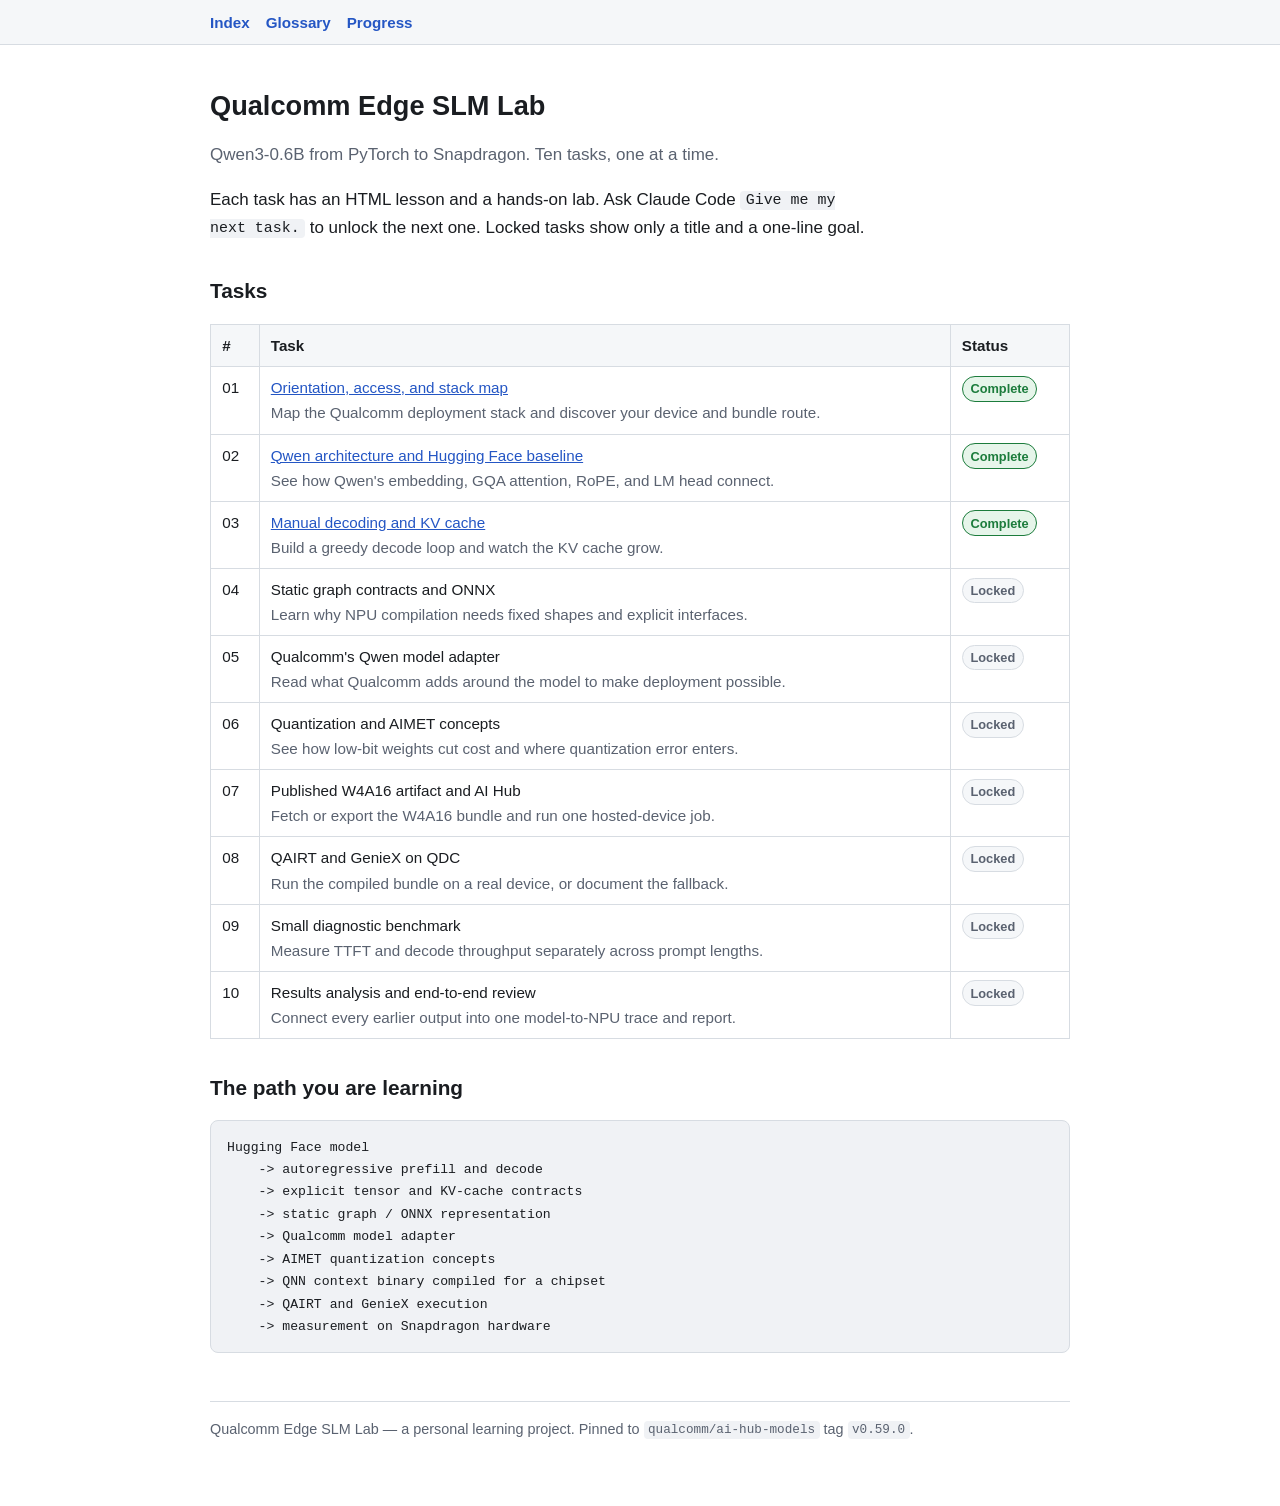
==== docs/index.html @ 43011221 "Complete Task 03: manual decoding and KV cache - Lesson: prefill vs one-token decode, cache growth, " ====
<!DOCTYPE html>
<html lang="en">
<head>
<meta charset="utf-8">
<meta name="viewport" content="width=device-width, initial-scale=1">
<title>Qualcomm Edge SLM Lab</title>
<link rel="stylesheet" href="assets/styles.css">
</head>
<body>
<nav class="topnav"><div class="inner">
  <a href="index.html" aria-current="page">Index</a>
  <a href="glossary.html">Glossary</a>
  <a href="progress.html">Progress</a>
</div></nav>
<main>
<h1>Qualcomm Edge SLM Lab</h1>
<p class="muted">Qwen3-0.6B from PyTorch to Snapdragon. Ten tasks, one at a time.</p>

<p>Each task has an HTML lesson and a hands-on lab. Ask Claude Code
<code>Give me my next task.</code> to unlock the next one. Locked tasks
show only a title and a one-line goal.</p>

<h2>Tasks</h2>
<table>
<thead><tr><th>#</th><th>Task</th><th>Status</th></tr></thead>
<tbody>
<tr>
  <td>01</td>
  <td><a href="tasks/01-orientation-and-stack.html">Orientation, access, and stack map</a><br>
  <span class="muted">Map the Qualcomm deployment stack and discover your device and bundle route.</span></td>
  <td><span class="status complete">Complete</span></td>
</tr>
<tr>
  <td>02</td>
  <td><a href="tasks/02-qwen-architecture-and-baseline.html">Qwen architecture and Hugging Face baseline</a><br>
  <span class="muted">See how Qwen's embedding, GQA attention, RoPE, and LM head connect.</span></td>
  <td><span class="status complete">Complete</span></td>
</tr>
<tr>
  <td>03</td>
  <td><a href="tasks/03-manual-decoding-and-kv-cache.html">Manual decoding and KV cache</a><br>
  <span class="muted">Build a greedy decode loop and watch the KV cache grow.</span></td>
  <td><span class="status complete">Complete</span></td>
</tr>
<tr>
  <td>04</td>
  <td>Static graph contracts and ONNX<br>
  <span class="muted">Learn why NPU compilation needs fixed shapes and explicit interfaces.</span></td>
  <td><span class="status locked">Locked</span></td>
</tr>
<tr>
  <td>05</td>
  <td>Qualcomm's Qwen model adapter<br>
  <span class="muted">Read what Qualcomm adds around the model to make deployment possible.</span></td>
  <td><span class="status locked">Locked</span></td>
</tr>
<tr>
  <td>06</td>
  <td>Quantization and AIMET concepts<br>
  <span class="muted">See how low-bit weights cut cost and where quantization error enters.</span></td>
  <td><span class="status locked">Locked</span></td>
</tr>
<tr>
  <td>07</td>
  <td>Published W4A16 artifact and AI Hub<br>
  <span class="muted">Fetch or export the W4A16 bundle and run one hosted-device job.</span></td>
  <td><span class="status locked">Locked</span></td>
</tr>
<tr>
  <td>08</td>
  <td>QAIRT and GenieX on QDC<br>
  <span class="muted">Run the compiled bundle on a real device, or document the fallback.</span></td>
  <td><span class="status locked">Locked</span></td>
</tr>
<tr>
  <td>09</td>
  <td>Small diagnostic benchmark<br>
  <span class="muted">Measure TTFT and decode throughput separately across prompt lengths.</span></td>
  <td><span class="status locked">Locked</span></td>
</tr>
<tr>
  <td>10</td>
  <td>Results analysis and end-to-end review<br>
  <span class="muted">Connect every earlier output into one model-to-NPU trace and report.</span></td>
  <td><span class="status locked">Locked</span></td>
</tr>
</tbody>
</table>

<h2>The path you are learning</h2>
<pre><code>Hugging Face model
    -&gt; autoregressive prefill and decode
    -&gt; explicit tensor and KV-cache contracts
    -&gt; static graph / ONNX representation
    -&gt; Qualcomm model adapter
    -&gt; AIMET quantization concepts
    -&gt; QNN context binary compiled for a chipset
    -&gt; QAIRT and GenieX execution
    -&gt; measurement on Snapdragon hardware</code></pre>

<footer>Qualcomm Edge SLM Lab — a personal learning project. Pinned to
<code>qualcomm/ai-hub-models</code> tag <code>v0.59.0</code>.</footer>
</main>
</body>
</html>
---- docs/assets/styles.css ----
/* Qualcomm Edge SLM Lab — shared stylesheet. Plain static HTML, no build step. */

:root {
  --bg: #ffffff;
  --fg: #1a1d21;
  --muted: #5a6270;
  --border: #d7dce2;
  --surface: #f5f7f9;
  --accent: #2456c4;
  --code-bg: #f0f2f5;
  --key-bg: #e8f0fe;   --key-border: #2456c4;
  --watch-bg: #fdf3e0; --watch-border: #b26b00;
  --try-bg: #e6f5ea;   --try-border: #1c7c3c;
  --warn-bg: #fdeaea;  --warn-border: #b02a2a;
  --gate-bg: #f0e8fb;  --gate-border: #6b3fb2;
}

@media (prefers-color-scheme: dark) {
  :root {
    --bg: #14171b;
    --fg: #e5e8ec;
    --muted: #9aa3af;
    --border: #333a43;
    --surface: #1c2026;
    --accent: #7aa2f0;
    --code-bg: #21262d;
    --key-bg: #1a2740;  --key-border: #7aa2f0;
    --watch-bg: #33270f; --watch-border: #d69a3a;
    --try-bg: #142e1c;  --try-border: #4fbf74;
    --warn-bg: #391b1b; --warn-border: #e06c6c;
    --gate-bg: #271a3a; --gate-border: #a97fe0;
  }
}

* { box-sizing: border-box; }

body {
  margin: 0;
  background: var(--bg);
  color: var(--fg);
  font-family: -apple-system, BlinkMacSystemFont, "Segoe UI", Roboto,
    Helvetica, Arial, sans-serif;
  font-size: 17px;
  line-height: 1.65;
}

main {
  max-width: 900px;
  margin: 0 auto;
  padding: 1.5rem 1.25rem 4rem;
}

nav.topnav {
  border-bottom: 1px solid var(--border);
  background: var(--surface);
}
nav.topnav .inner {
  max-width: 900px;
  margin: 0 auto;
  padding: 0.6rem 1.25rem;
  display: flex;
  flex-wrap: wrap;
  gap: 1rem;
}
nav.topnav a {
  color: var(--accent);
  text-decoration: none;
  font-weight: 600;
  font-size: 0.95rem;
}
nav.topnav a:hover { text-decoration: underline; }

h1 { font-size: 1.7rem; line-height: 1.3; margin: 1.2rem 0 0.6rem; }
h2 { font-size: 1.3rem; margin: 2rem 0 0.5rem; }
h3 { font-size: 1.1rem; margin: 1.4rem 0 0.4rem; }

p, li { max-width: 70ch; }

a { color: var(--accent); }
a:focus-visible, button:focus-visible, summary:focus-visible {
  outline: 3px solid var(--accent);
  outline-offset: 2px;
}

code, pre {
  font-family: ui-monospace, "SF Mono", SFMono-Regular, Menlo, Consolas,
    monospace;
  font-size: 0.88em;
}
code { background: var(--code-bg); padding: 0.1em 0.35em; border-radius: 4px; }
pre {
  background: var(--code-bg);
  border: 1px solid var(--border);
  border-radius: 8px;
  padding: 0.9rem 1rem;
  overflow-x: auto;
  line-height: 1.5;
}
pre code { background: none; padding: 0; }

table {
  border-collapse: collapse;
  width: 100%;
  margin: 1rem 0;
  font-size: 0.95rem;
}
th, td {
  border: 1px solid var(--border);
  padding: 0.5rem 0.7rem;
  text-align: left;
  vertical-align: top;
}
th { background: var(--surface); }

.callout {
  border-left: 5px solid;
  border-radius: 6px;
  padding: 0.8rem 1rem;
  margin: 1.2rem 0;
}
.callout .label {
  display: block;
  font-weight: 700;
  font-size: 0.85rem;
  text-transform: uppercase;
  letter-spacing: 0.04em;
  margin-bottom: 0.25rem;
}
.callout.key   { background: var(--key-bg);   border-color: var(--key-border); }
.callout.watch { background: var(--watch-bg); border-color: var(--watch-border); }
.callout.try   { background: var(--try-bg);   border-color: var(--try-border); }
.callout.warn  { background: var(--warn-bg);  border-color: var(--warn-border); }
.callout.gate  { background: var(--gate-bg);  border-color: var(--gate-border); }

.status {
  display: inline-block;
  padding: 0.1em 0.6em;
  border-radius: 999px;
  font-size: 0.8rem;
  font-weight: 700;
  border: 1px solid var(--border);
}
.status.active   { background: var(--key-bg);  color: var(--key-border); border-color: var(--key-border); }
.status.locked   { background: var(--surface); color: var(--muted); }
.status.complete { background: var(--try-bg);  color: var(--try-border); border-color: var(--try-border); }
.status.blocked  { background: var(--warn-bg); color: var(--warn-border); border-color: var(--warn-border); }

details {
  border: 1px solid var(--border);
  border-radius: 8px;
  padding: 0.5rem 0.9rem;
  margin: 0.6rem 0;
  background: var(--surface);
}
summary { cursor: pointer; font-weight: 600; }

.muted { color: var(--muted); }

dl.glossary dt { font-weight: 700; margin-top: 1rem; }
dl.glossary dd { margin: 0.2rem 0 0 0; max-width: 70ch; }

footer {
  margin-top: 3rem;
  padding-top: 1rem;
  border-top: 1px solid var(--border);
  color: var(--muted);
  font-size: 0.9rem;
}

svg text { fill: var(--fg); }
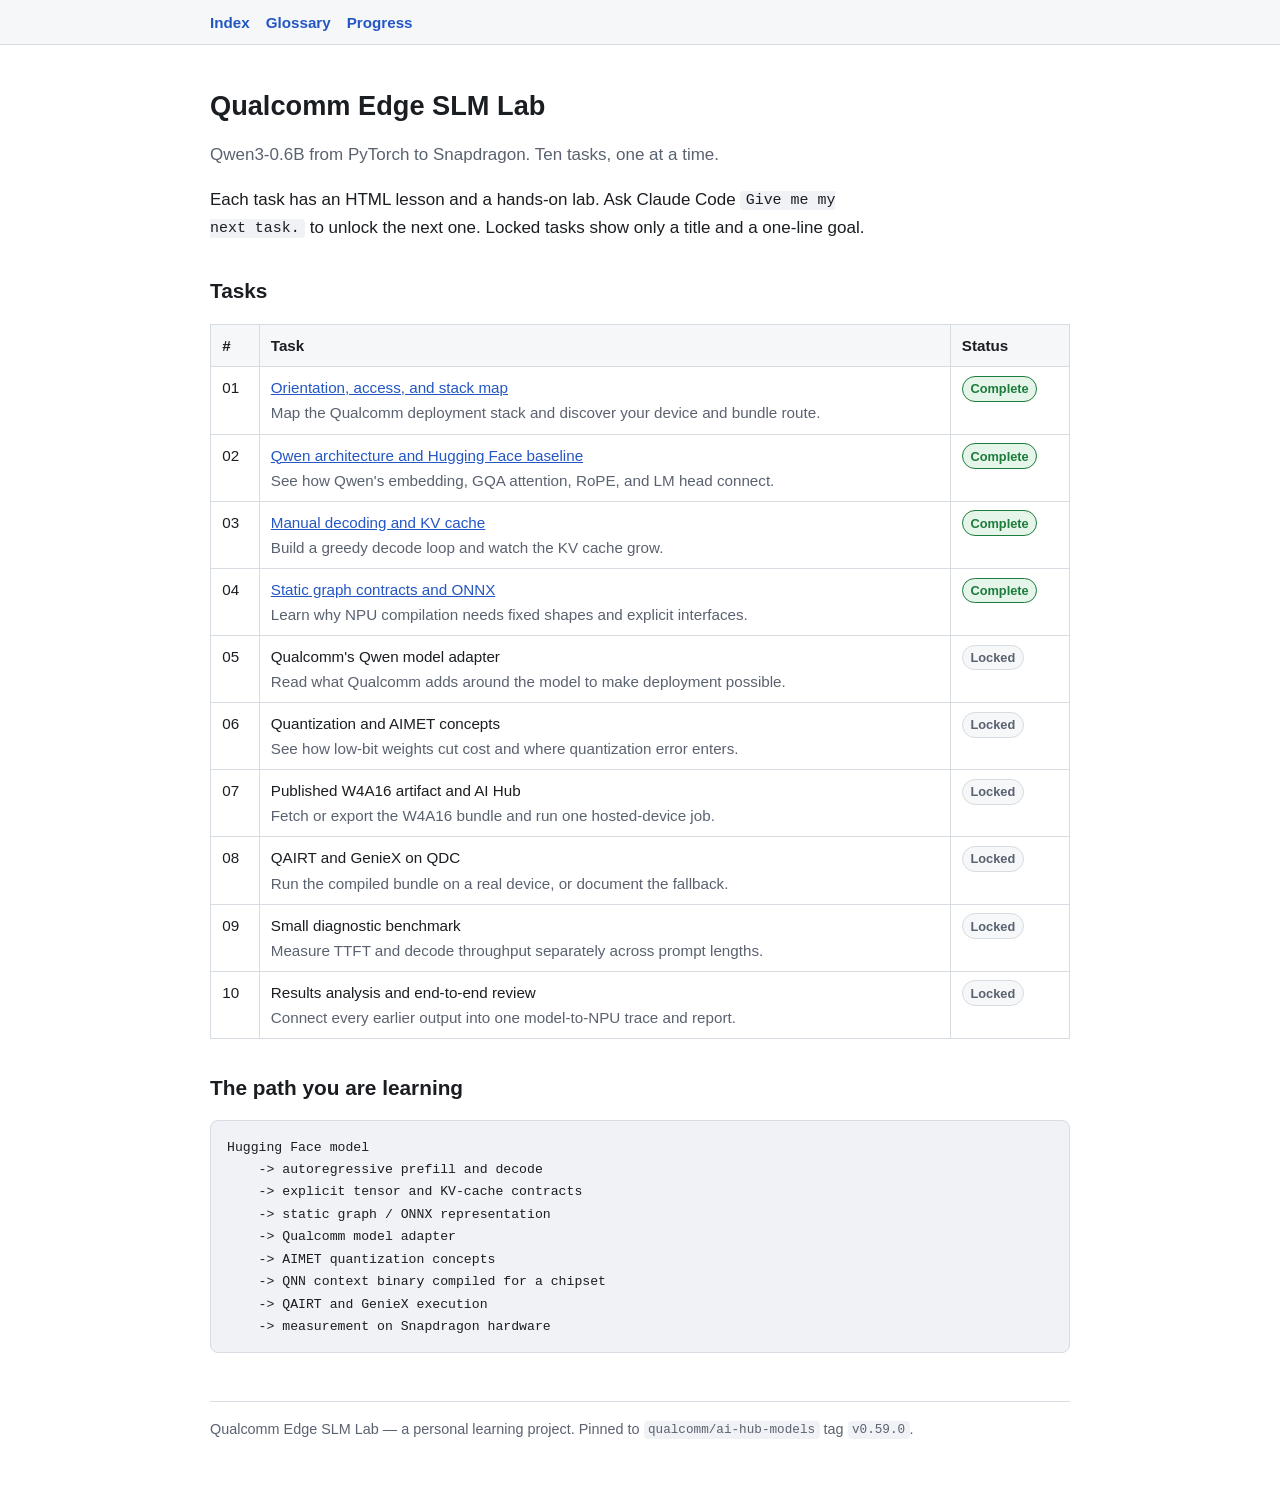
==== commit 9ddd3c09: "Complete Task 04: static graph contracts and ONNX - Lesson: docs/tasks/04-static-graph-contracts-and" ====
--- a/docs/index.html
+++ b/docs/index.html
@@ -44,9 +44,9 @@
 </tr>
 <tr>
   <td>04</td>
-  <td>Static graph contracts and ONNX<br>
+  <td><a href="tasks/04-static-graph-contracts-and-onnx.html">Static graph contracts and ONNX</a><br>
   <span class="muted">Learn why NPU compilation needs fixed shapes and explicit interfaces.</span></td>
-  <td><span class="status locked">Locked</span></td>
+  <td><span class="status complete">Complete</span></td>
 </tr>
 <tr>
   <td>05</td>
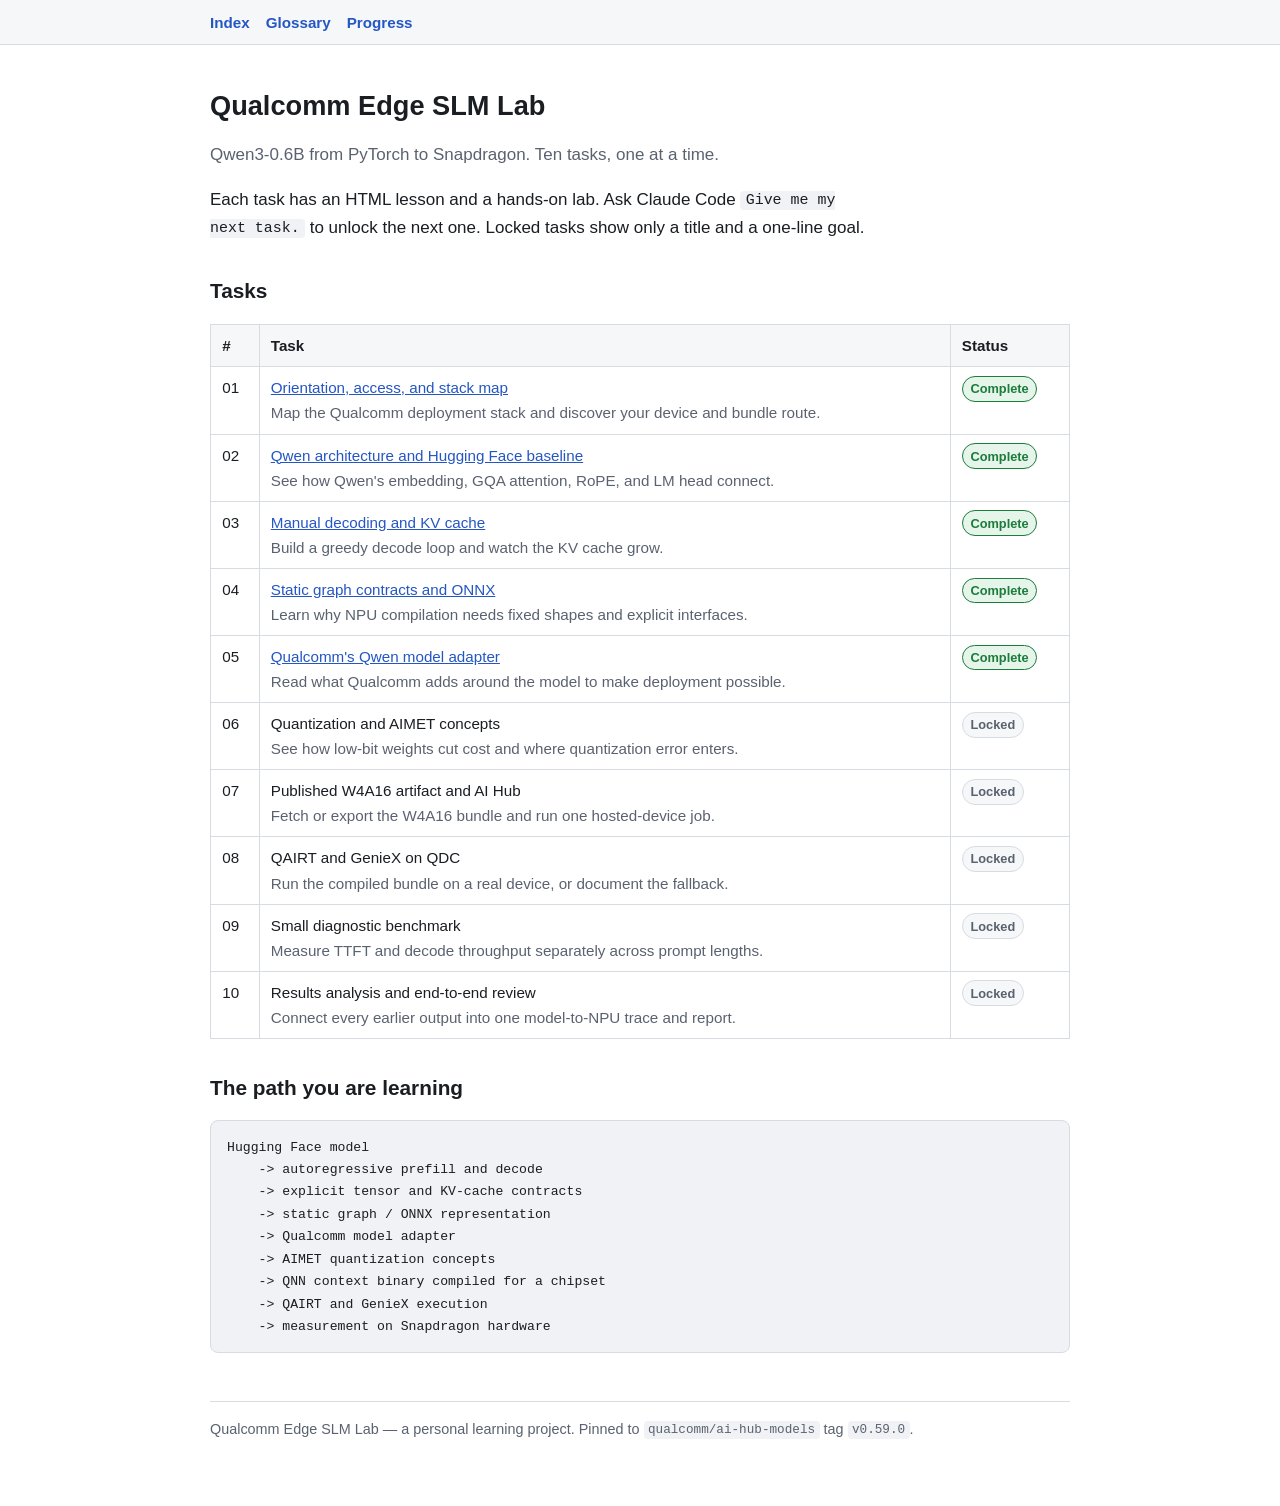
==== commit ef9efb21: "Complete Task 05: Qualcomm's Qwen model adapter - Lesson docs/tasks/05-qualcomm-qwen-adapter.html in" ====
--- a/docs/index.html
+++ b/docs/index.html
@@ -50,9 +50,9 @@
 </tr>
 <tr>
   <td>05</td>
-  <td>Qualcomm's Qwen model adapter<br>
+  <td><a href="tasks/05-qualcomm-qwen-adapter.html">Qualcomm's Qwen model adapter</a><br>
   <span class="muted">Read what Qualcomm adds around the model to make deployment possible.</span></td>
-  <td><span class="status locked">Locked</span></td>
+  <td><span class="status complete">Complete</span></td>
 </tr>
 <tr>
   <td>06</td>
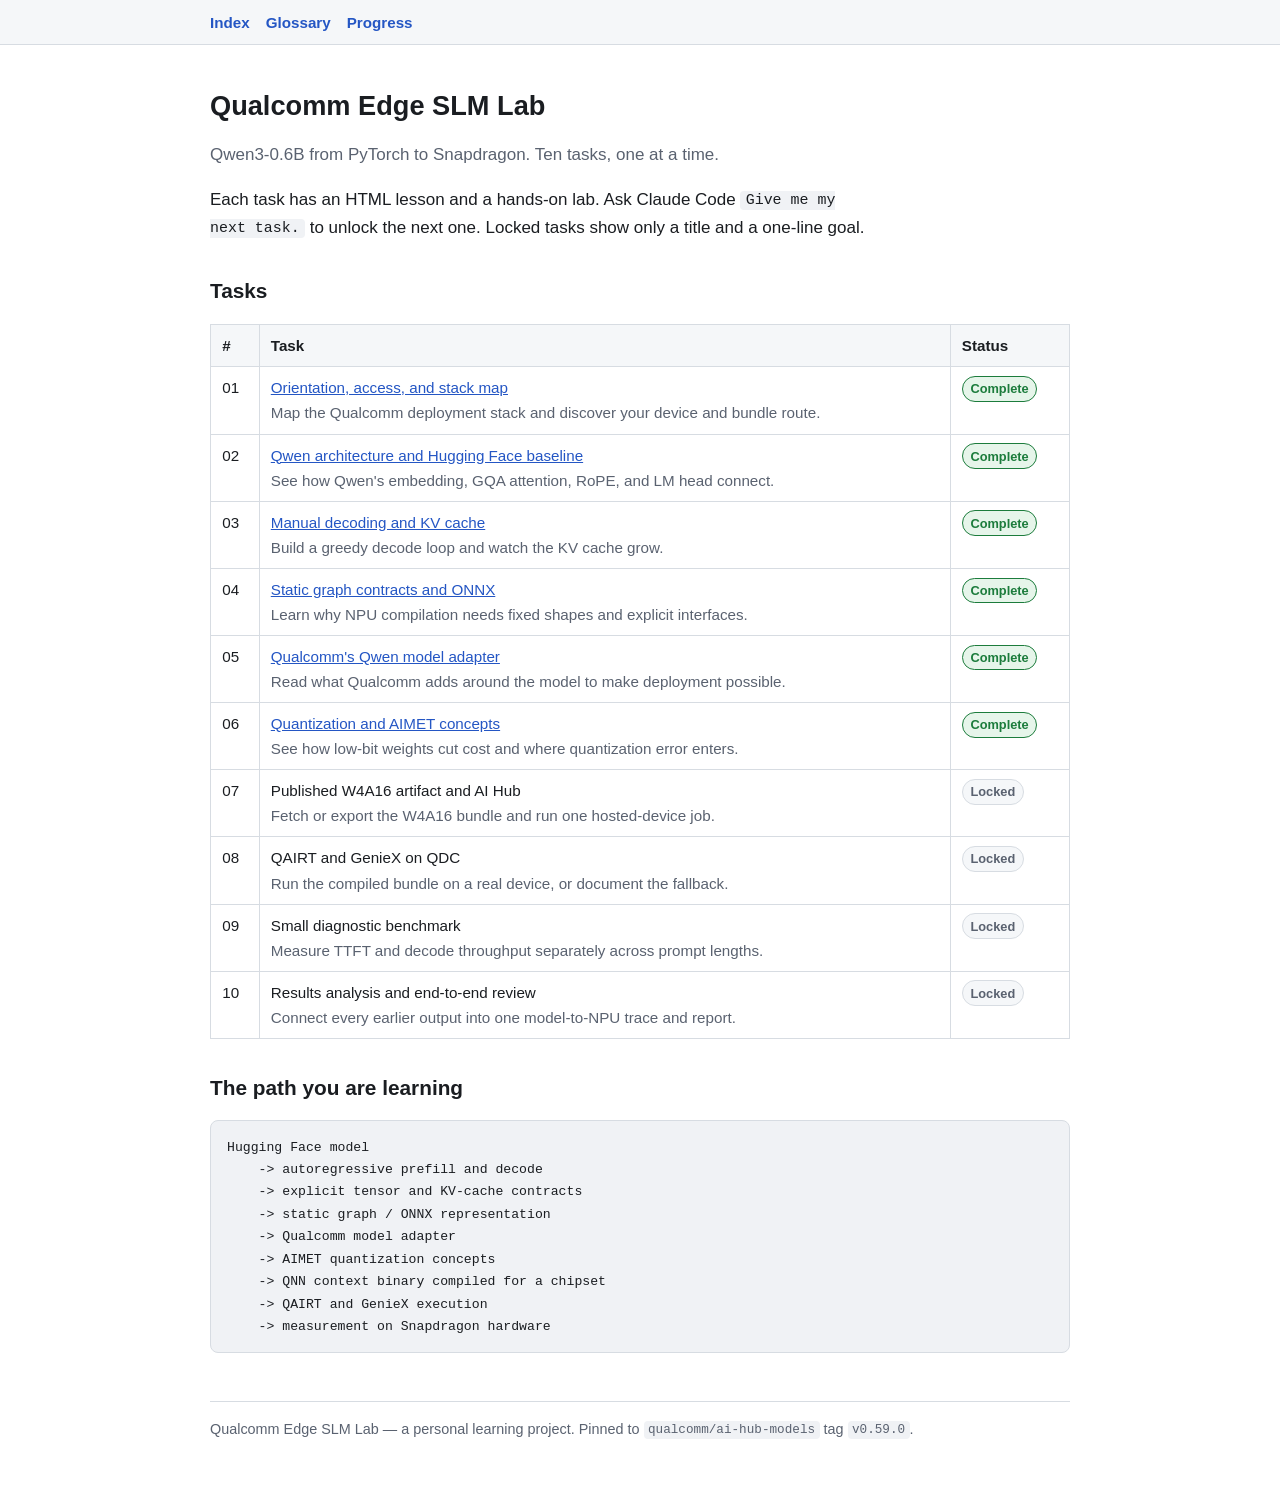
==== commit dd5be937: "Complete Task 06: Quantization and AIMET concepts - Lesson: symmetric quantization formula, W4A16 (A" ====
--- a/docs/index.html
+++ b/docs/index.html
@@ -56,9 +56,9 @@
 </tr>
 <tr>
   <td>06</td>
-  <td>Quantization and AIMET concepts<br>
+  <td><a href="tasks/06-quantization-and-aimet.html">Quantization and AIMET concepts</a><br>
   <span class="muted">See how low-bit weights cut cost and where quantization error enters.</span></td>
-  <td><span class="status locked">Locked</span></td>
+  <td><span class="status complete">Complete</span></td>
 </tr>
 <tr>
   <td>07</td>
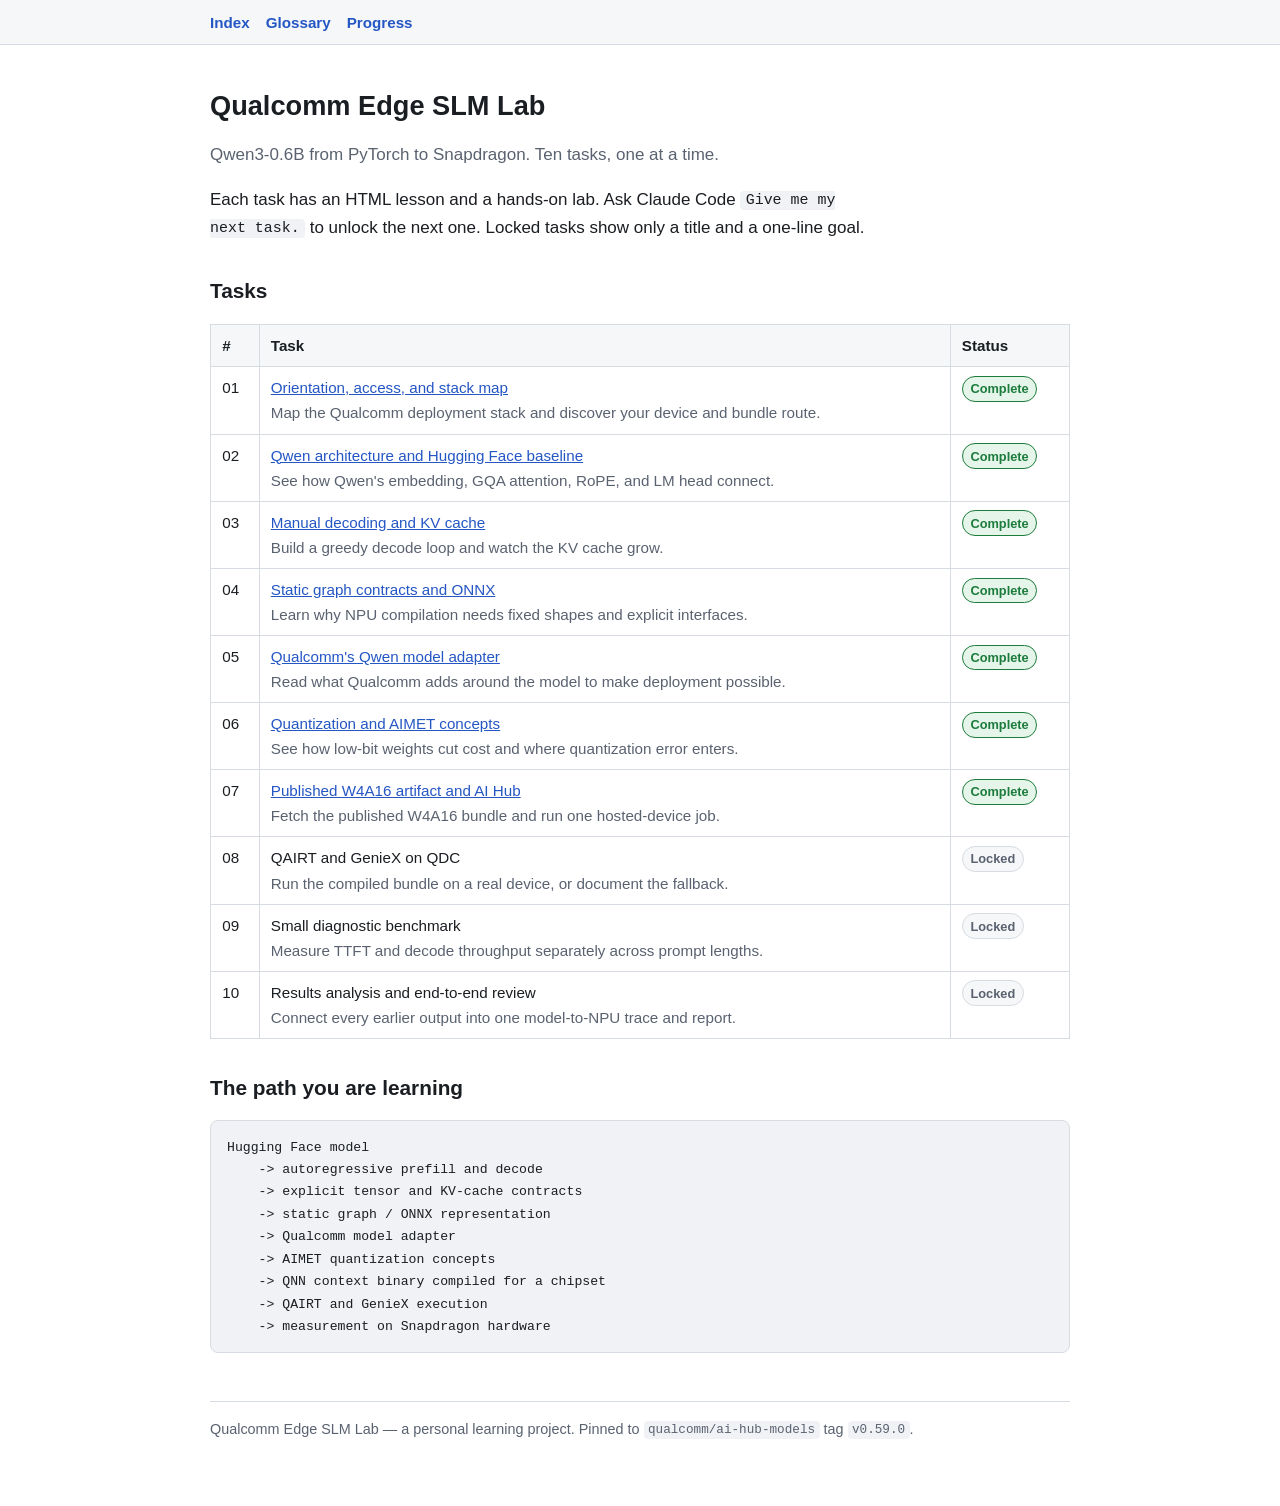
==== commit 8899427d: "Complete Task 07: Published W4A16 artifact and AI Hub Lesson (docs/tasks/07-published-artifact-and-a" ====
--- a/docs/index.html
+++ b/docs/index.html
@@ -62,9 +62,9 @@
 </tr>
 <tr>
   <td>07</td>
-  <td>Published W4A16 artifact and AI Hub<br>
-  <span class="muted">Fetch or export the W4A16 bundle and run one hosted-device job.</span></td>
-  <td><span class="status locked">Locked</span></td>
+  <td><a href="tasks/07-published-artifact-and-ai-hub.html">Published W4A16 artifact and AI Hub</a><br>
+  <span class="muted">Fetch the published W4A16 bundle and run one hosted-device job.</span></td>
+  <td><span class="status complete">Complete</span></td>
 </tr>
 <tr>
   <td>08</td>
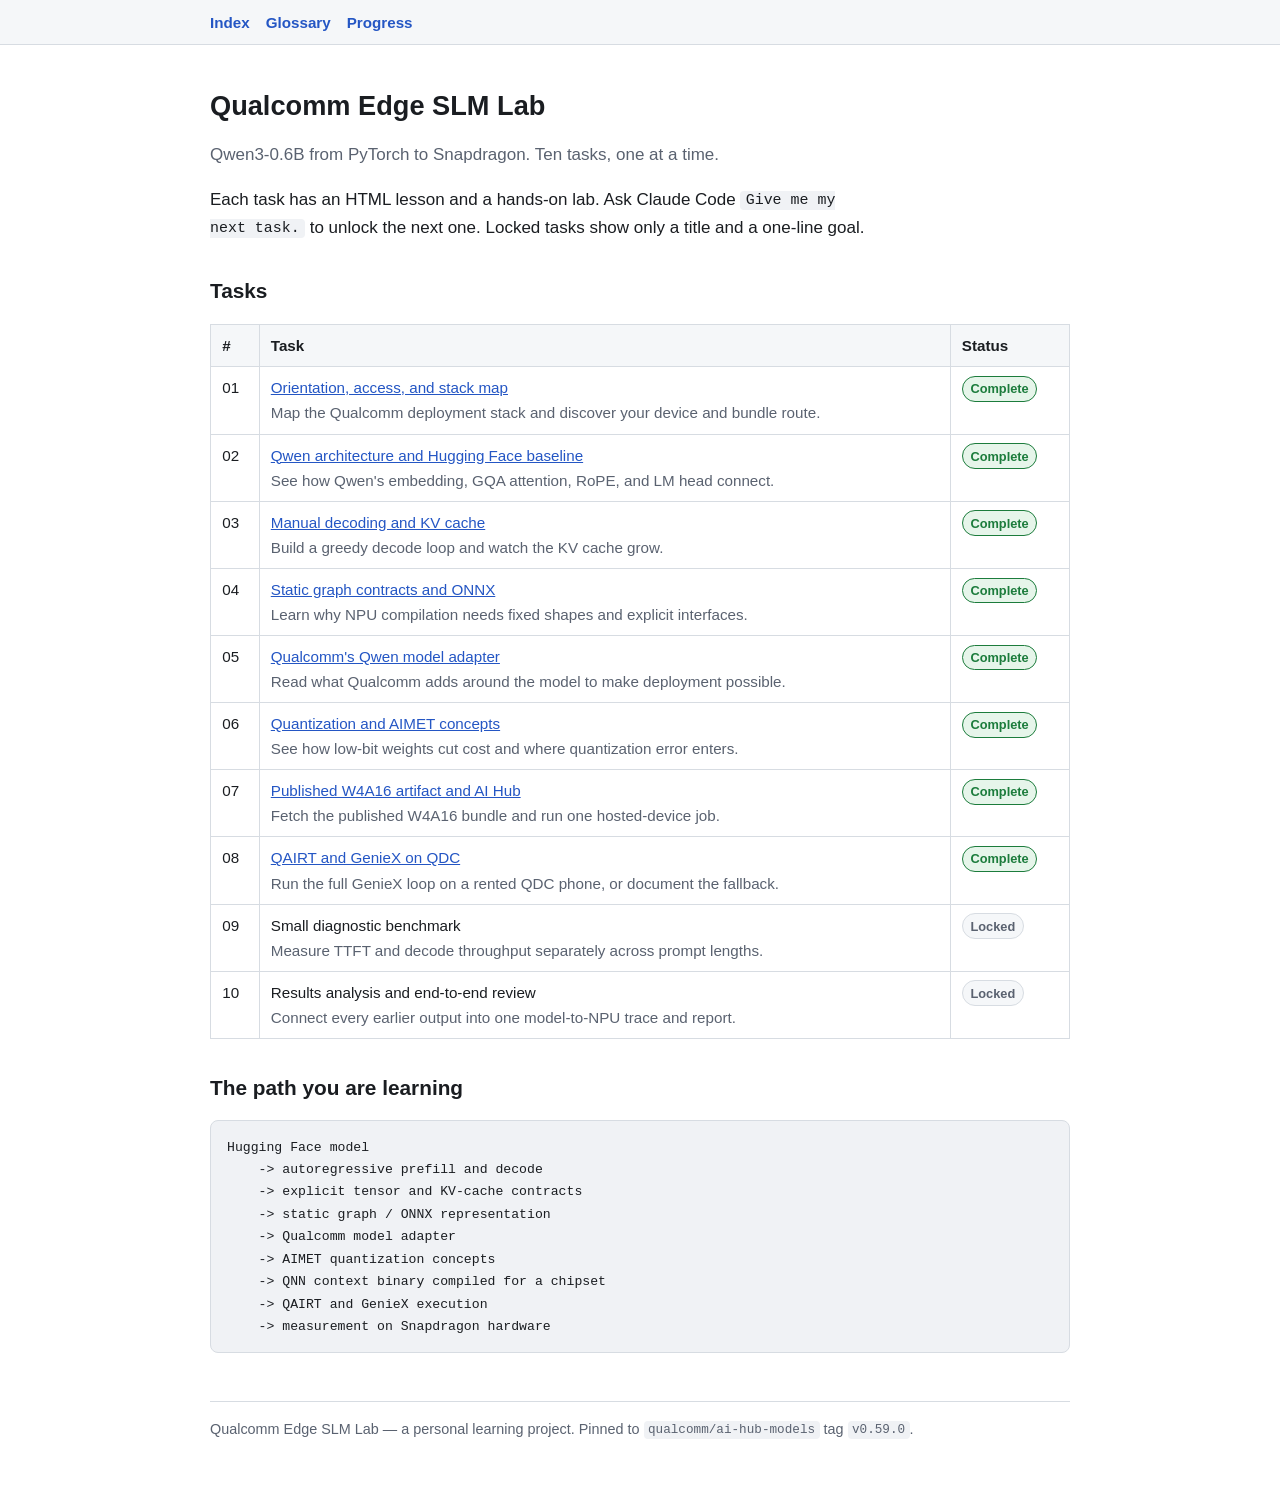
==== commit 6aef5021: "Complete Task 08: QAIRT and GenieX on QDC Ran the full GenieX generative loop on a real Snapdragon 8" ====
--- a/docs/index.html
+++ b/docs/index.html
@@ -68,9 +68,9 @@
 </tr>
 <tr>
   <td>08</td>
-  <td>QAIRT and GenieX on QDC<br>
-  <span class="muted">Run the compiled bundle on a real device, or document the fallback.</span></td>
-  <td><span class="status locked">Locked</span></td>
+  <td><a href="tasks/08-qairt-and-geniex-on-qdc.html">QAIRT and GenieX on QDC</a><br>
+  <span class="muted">Run the full GenieX loop on a rented QDC phone, or document the fallback.</span></td>
+  <td><span class="status complete">Complete</span></td>
 </tr>
 <tr>
   <td>09</td>
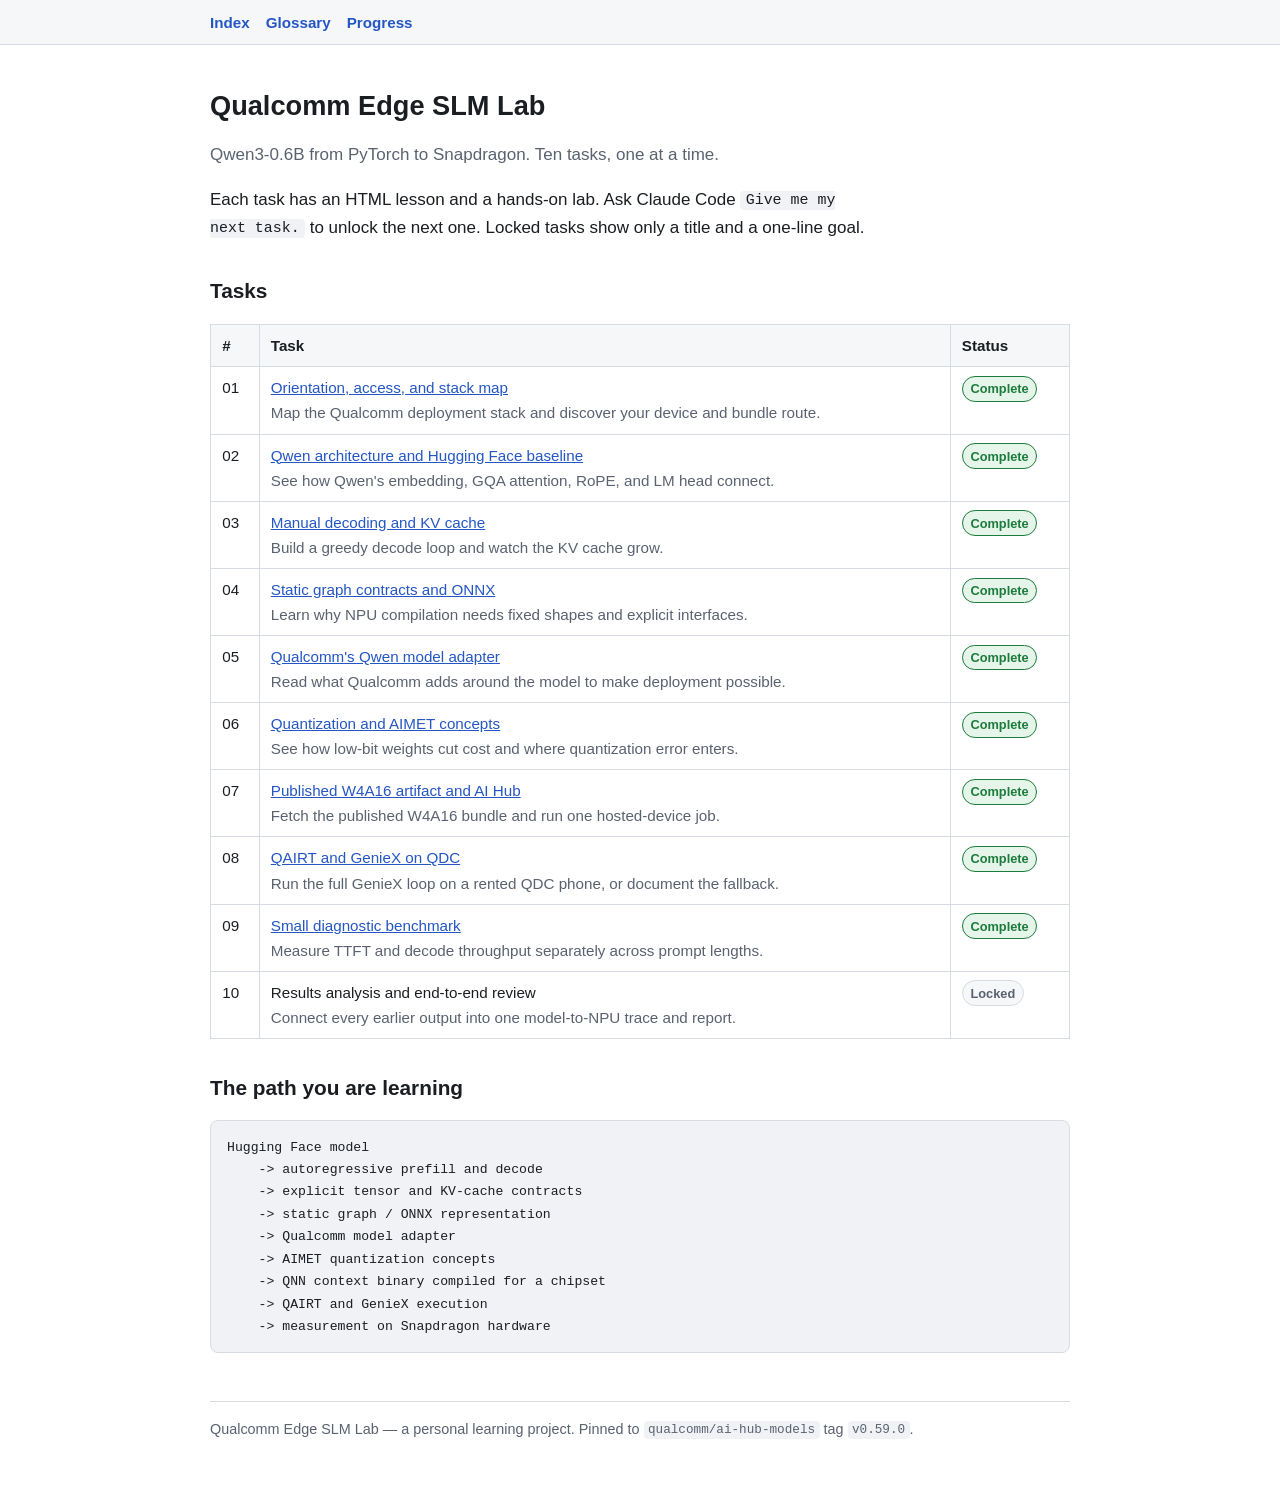
==== commit 3d99c6cf: "Complete Task 09: small diagnostic benchmark Reusable benchmark (src/edge_slm_lab/diag_bench.py) tha" ====
--- a/docs/index.html
+++ b/docs/index.html
@@ -74,9 +74,9 @@
 </tr>
 <tr>
   <td>09</td>
-  <td>Small diagnostic benchmark<br>
+  <td><a href="tasks/09-small-diagnostic-benchmark.html">Small diagnostic benchmark</a><br>
   <span class="muted">Measure TTFT and decode throughput separately across prompt lengths.</span></td>
-  <td><span class="status locked">Locked</span></td>
+  <td><span class="status complete">Complete</span></td>
 </tr>
 <tr>
   <td>10</td>
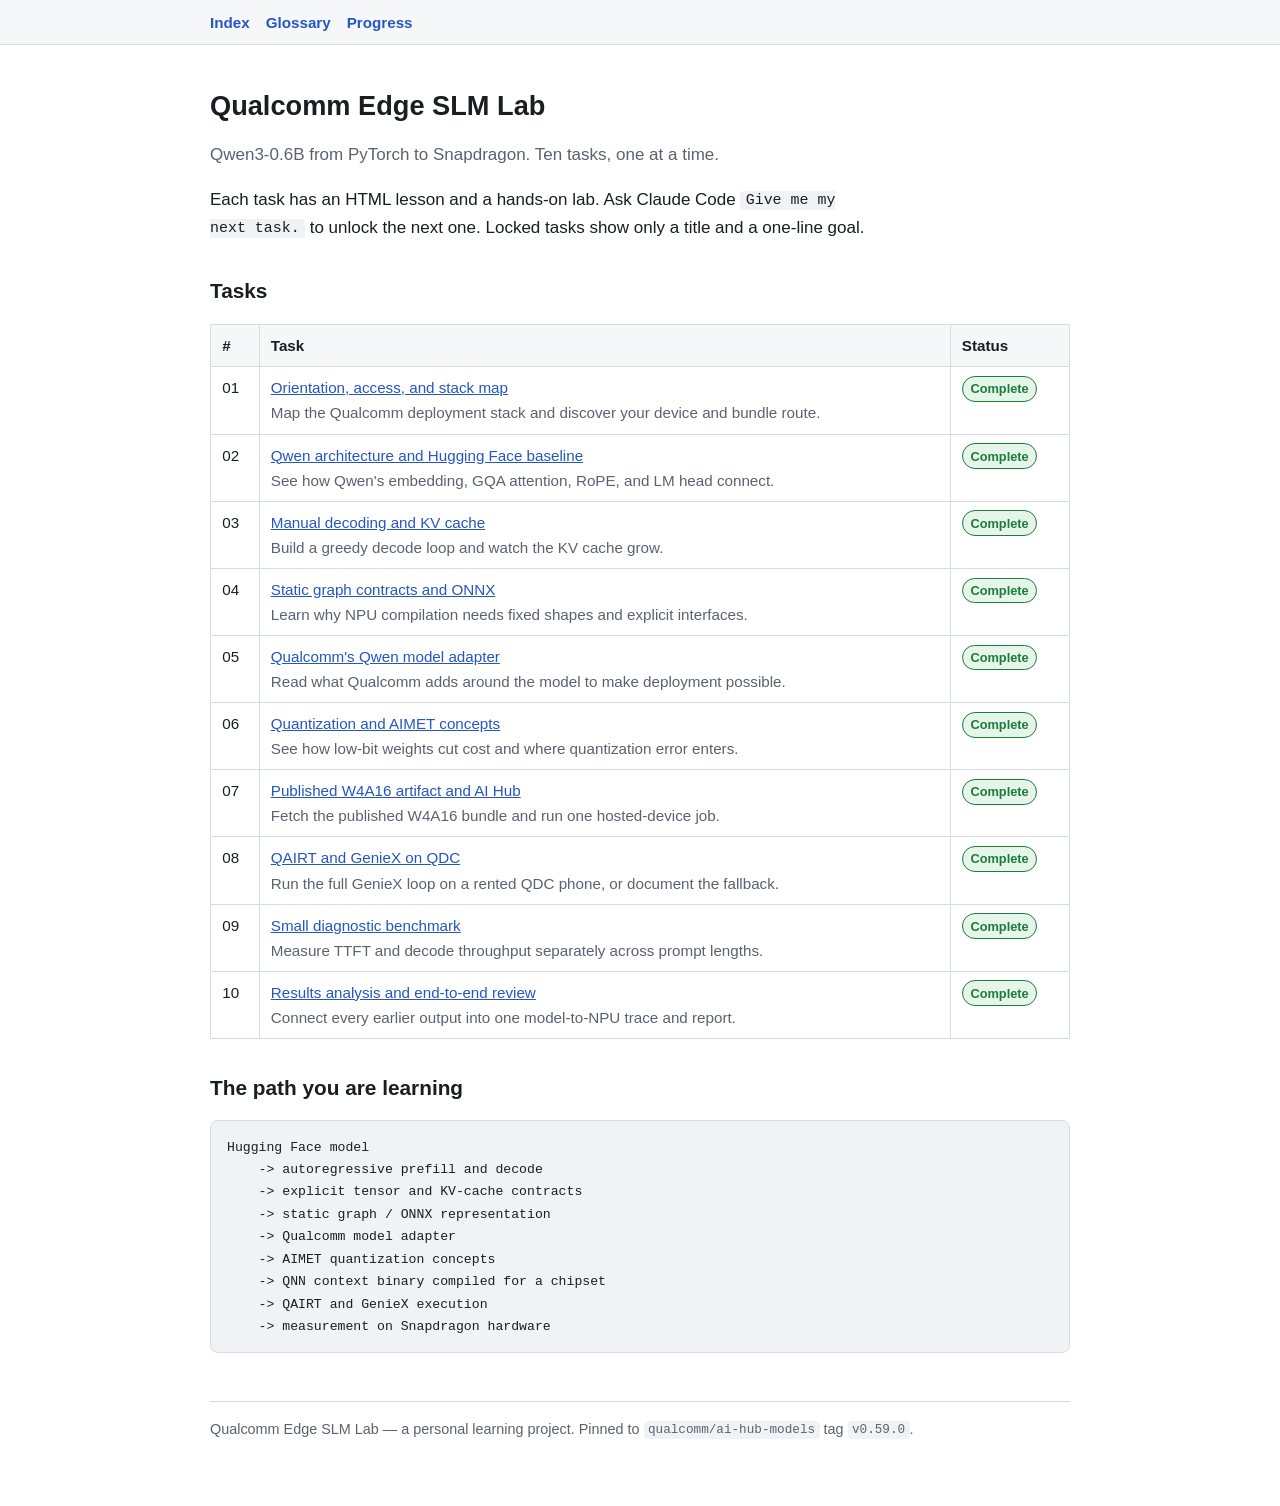
==== commit eee65aea: "Complete Task 10: results analysis and end-to-end review — project complete Final task. One notebook" ====
--- a/docs/index.html
+++ b/docs/index.html
@@ -80,9 +80,9 @@
 </tr>
 <tr>
   <td>10</td>
-  <td>Results analysis and end-to-end review<br>
+  <td><a href="tasks/10-results-analysis-and-review.html">Results analysis and end-to-end review</a><br>
   <span class="muted">Connect every earlier output into one model-to-NPU trace and report.</span></td>
-  <td><span class="status locked">Locked</span></td>
+  <td><span class="status complete">Complete</span></td>
 </tr>
 </tbody>
 </table>
